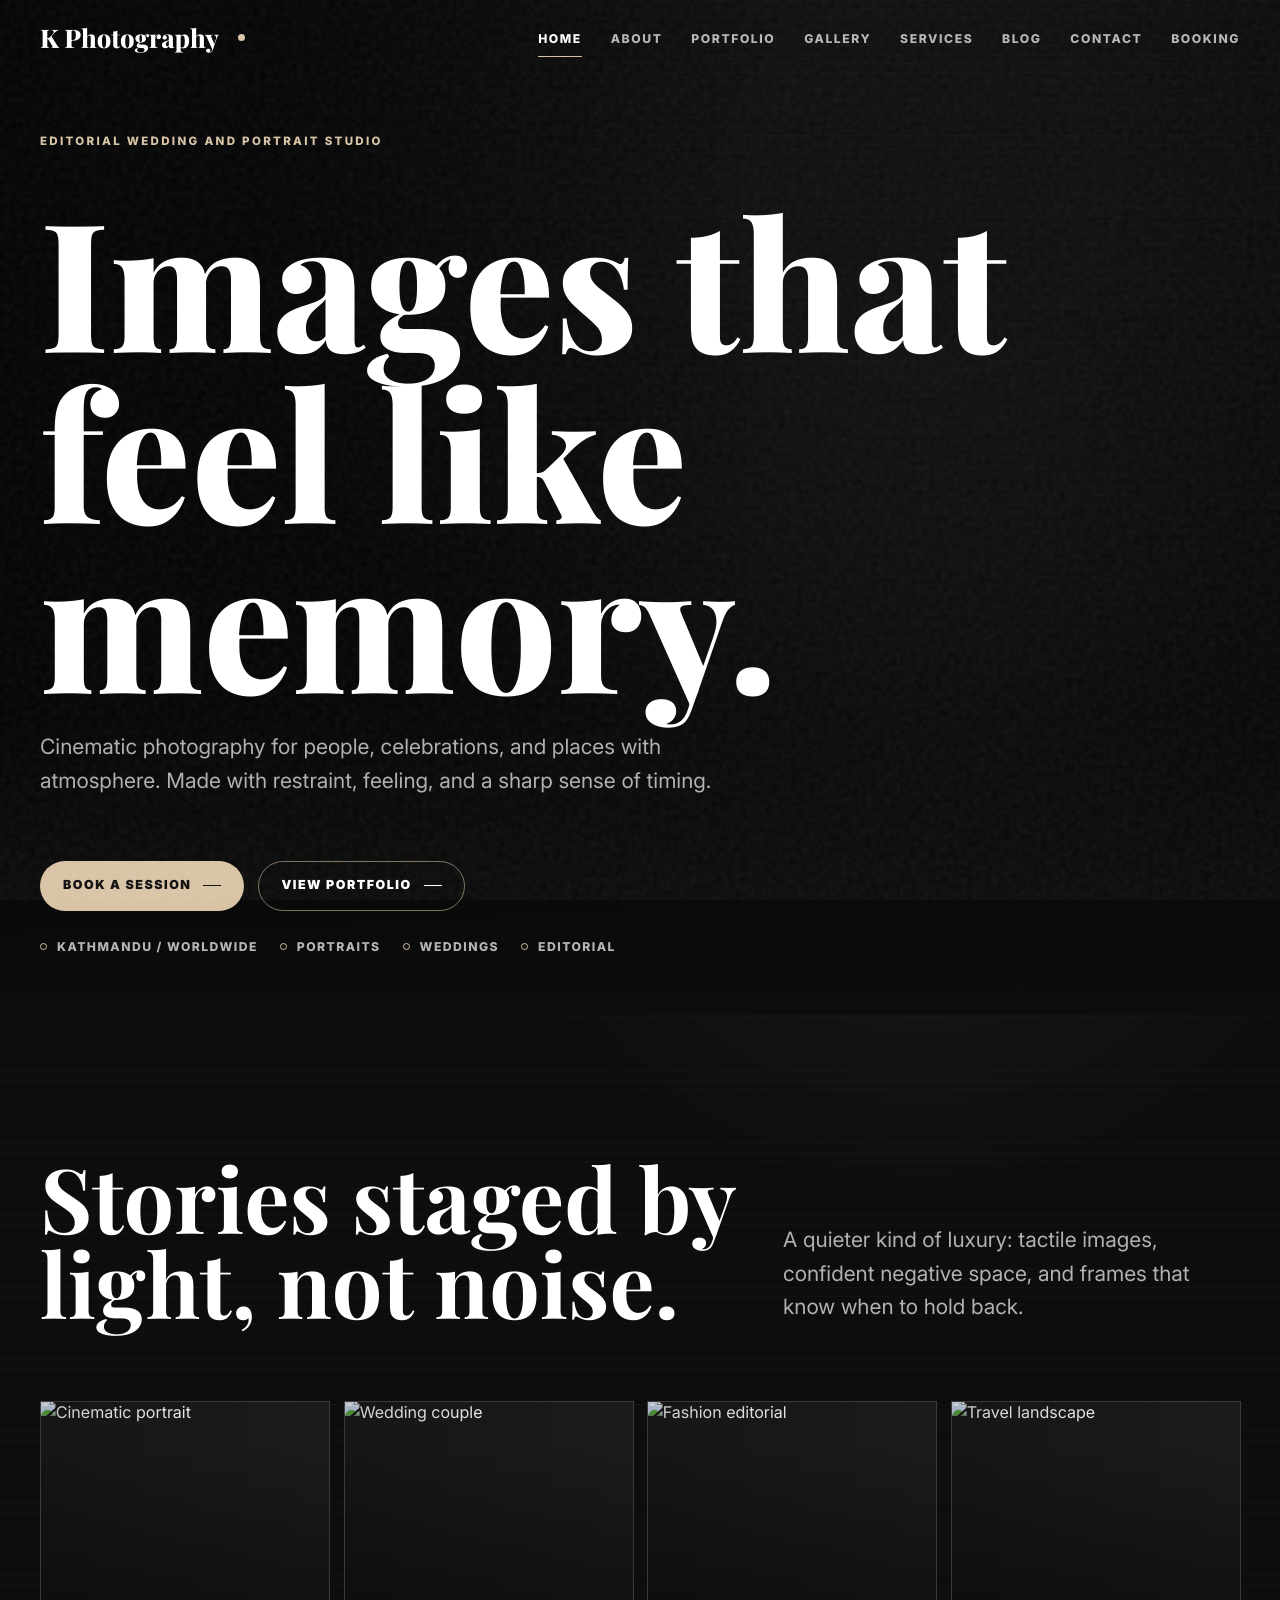
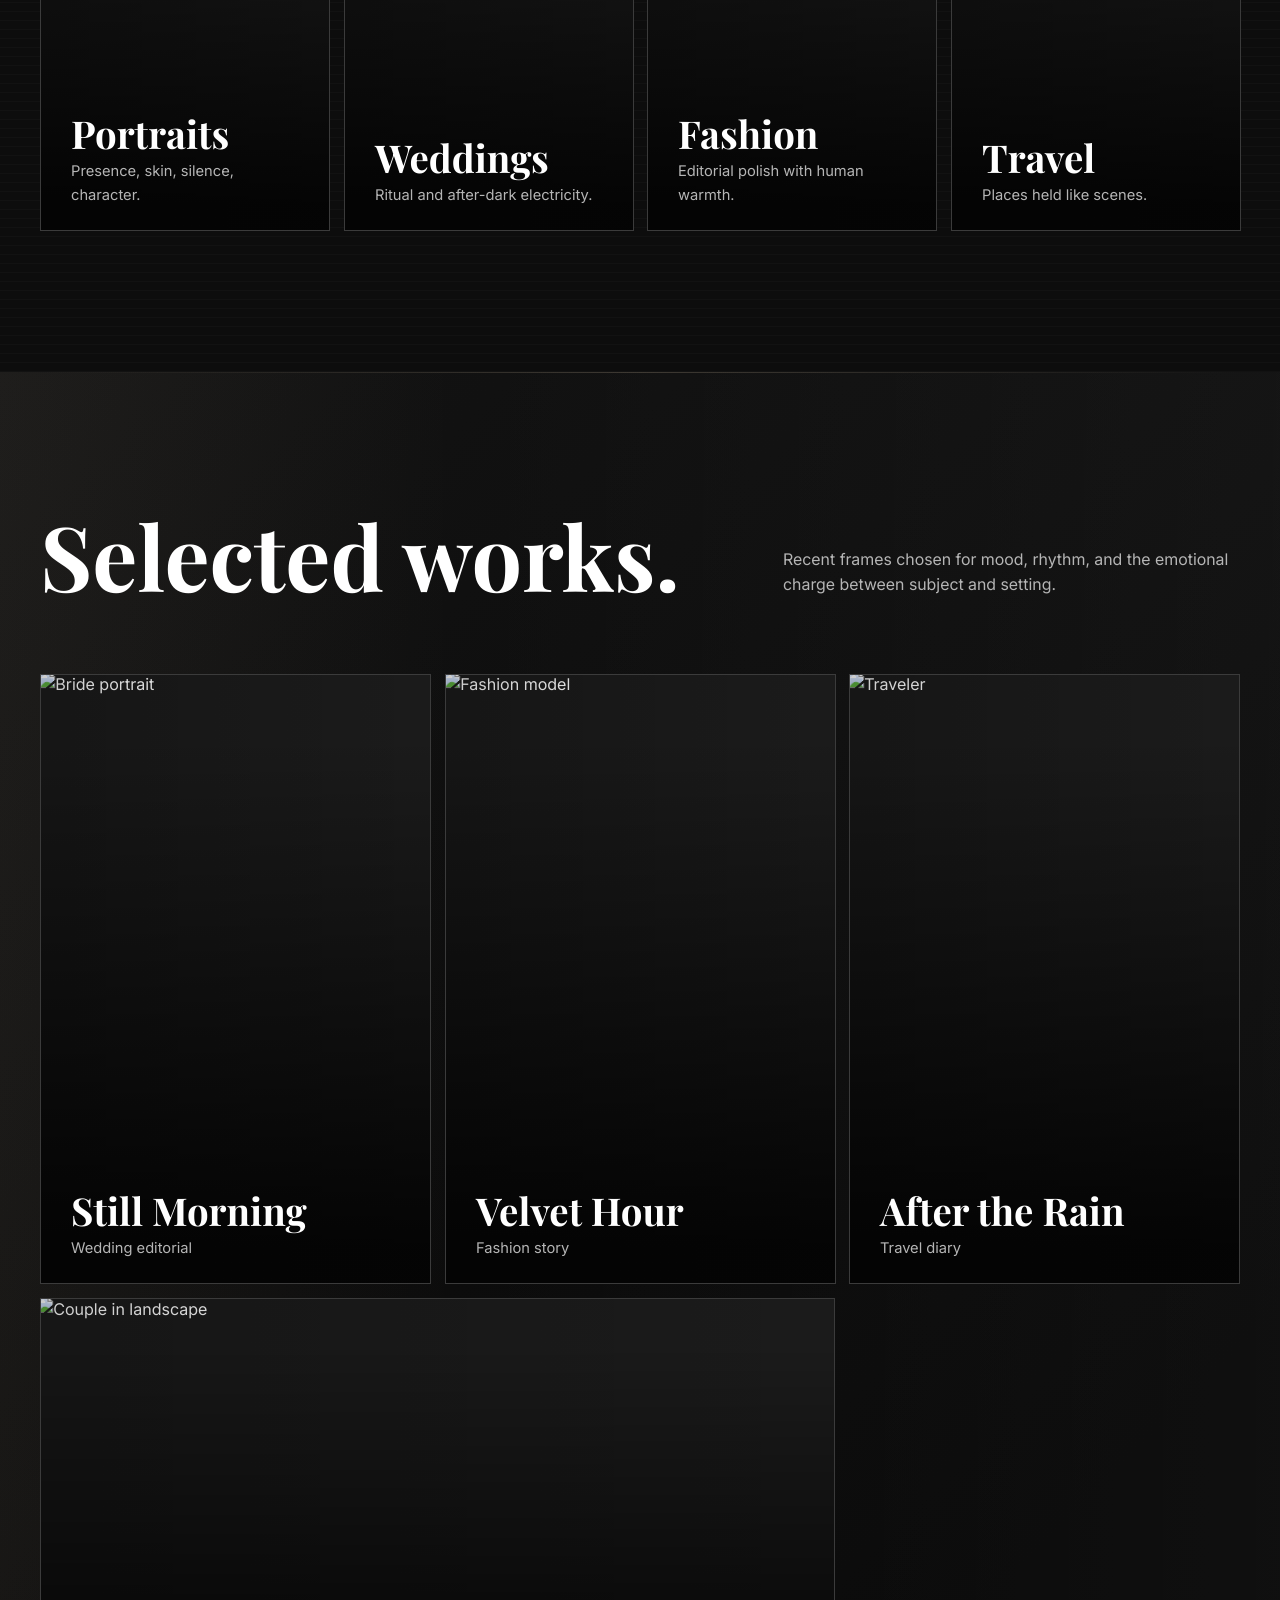
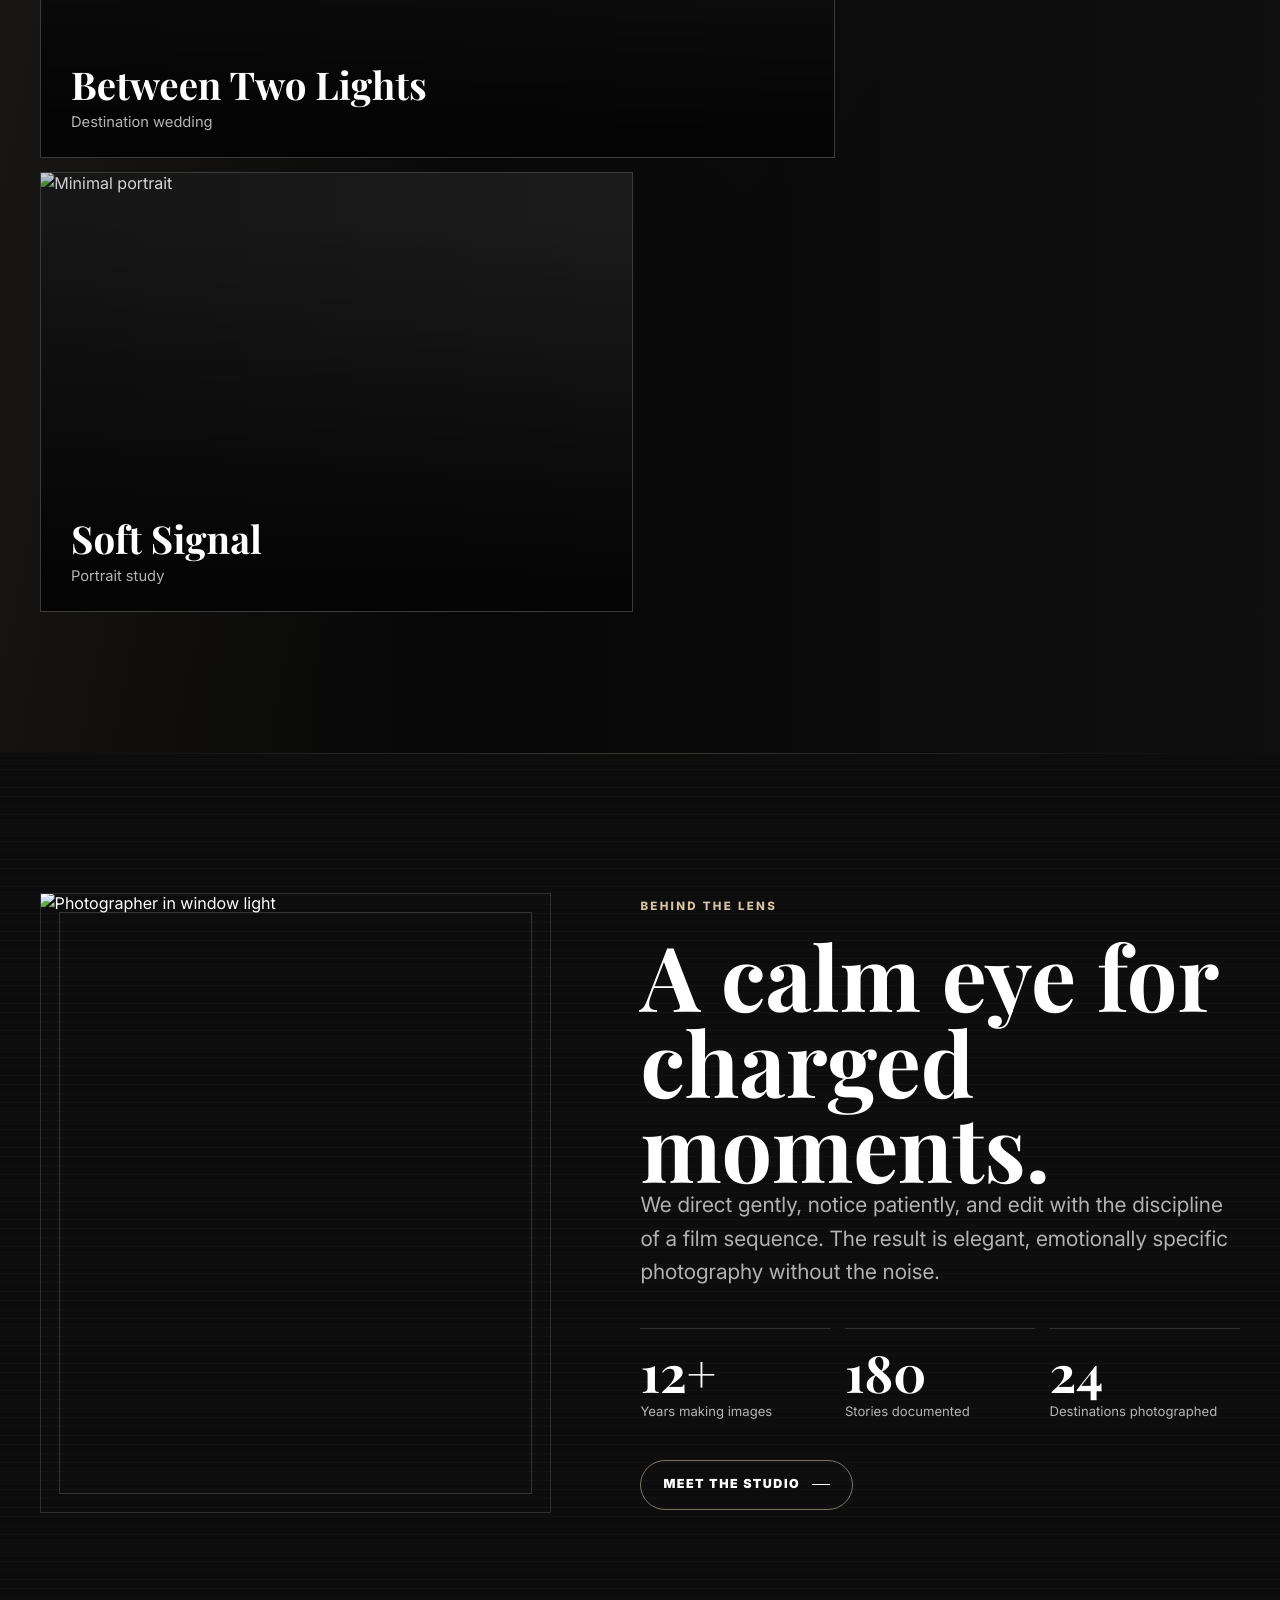
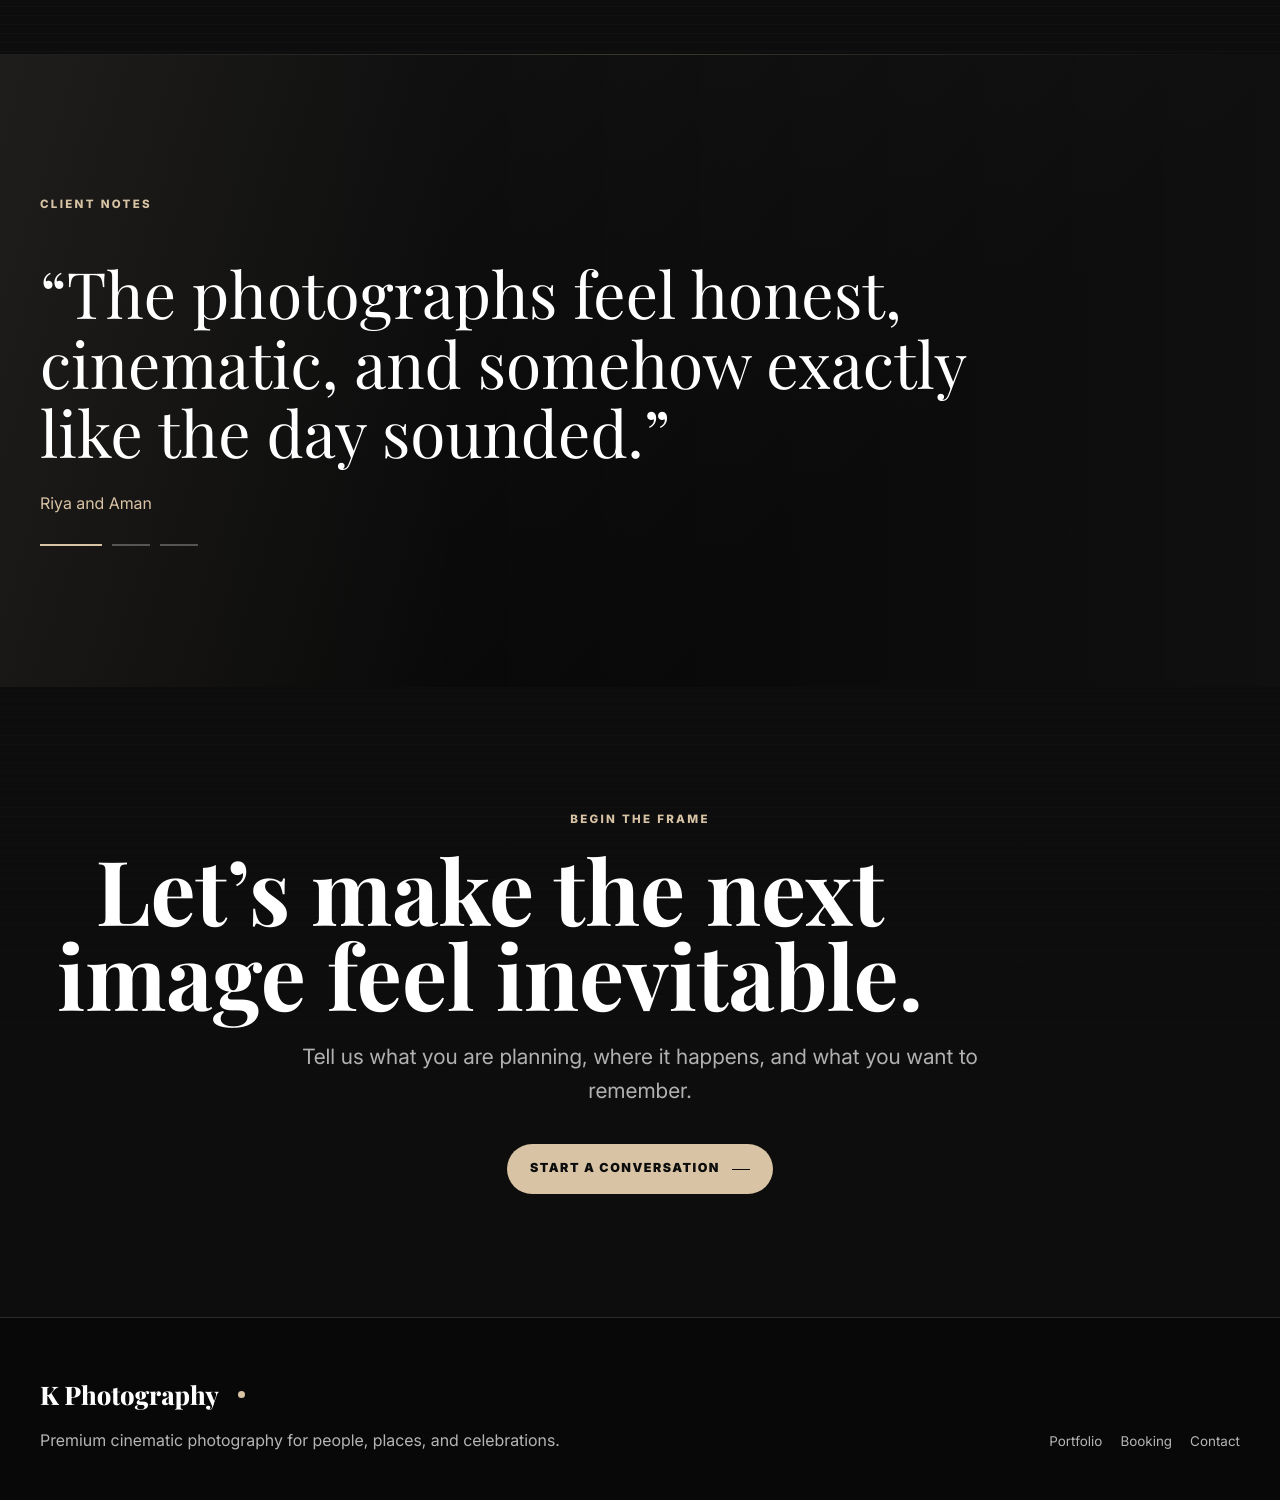
==== index.html @ 103c9af0 "added images of my own work that is relevent" ====
<!DOCTYPE html>
<html lang="en">
  <head>
    <meta charset="UTF-8" />
    <meta name="viewport" content="width=device-width, initial-scale=1.0" />
    <title>K Photography | Cinematic Portfolio</title>
    <link rel="stylesheet" href="css/style.css" />
  </head>
  <body>
    <header class="site-header">
      <nav class="nav-wrap" aria-label="Primary navigation">
        <a class="brand" href="index.html">K Photography</a>
        <button class="menu-toggle" type="button" aria-label="Open menu" aria-expanded="false"><span></span></button>
        <div class="nav-links">
          <a class="active" href="index.html">Home</a><a href="about.html">About</a><a href="portfolio.html">Portfolio</a><a href="gallery.html">Gallery</a><a href="services.html">Services</a><a href="blog.html">Blog</a><a href="contact.html">Contact</a><a href="booking.html">Booking</a>
        </div>
      </nav>
    </header>
    <main>
      <section class="hero" style="--hero-image:url('./images/velvet-hour.jpg')">
        <div class="shell hero-copy reveal">
          <p class="eyebrow">Editorial wedding and portrait studio</p>
          <h1>Images that feel like memory.</h1>
          <p class="lead">Cinematic photography for people, celebrations, and places with atmosphere. Made with restraint, feeling, and a sharp sense of timing.</p>
          <div class="button-row"><a class="button" href="booking.html">Book a Session</a><a class="button ghost" href="portfolio.html">View Portfolio</a></div>
          <div class="hero-meta"><span>Kathmandu / Worldwide</span><span>Portraits</span><span>Weddings</span><span>Editorial</span></div>
        </div>
      </section>
      <section class="section">
        <div class="shell">
          <div class="section-heading reveal"><h2>Stories staged by light, not noise.</h2><p class="lead">A quieter kind of luxury: tactile images, confident negative space, and frames that know when to hold back.</p></div>
          <div class="category-grid">
            <a class="category-card reveal" href="portfolio.html"><img src="./images/portraits.jpg" alt="Cinematic portrait" /><div class="card-caption"><h3>Portraits</h3><p>Presence, skin, silence, character.</p></div></a>
            <a class="category-card reveal" href="portfolio.html"><img src="./images/wedding.jpg" alt="Wedding couple" /><div class="card-caption"><h3>Weddings</h3><p>Ritual and after-dark electricity.</p></div></a>
            <a class="category-card reveal" href="portfolio.html"><img src="./images/fashion.jpg" alt="Fashion editorial" /><div class="card-caption"><h3>Fashion</h3><p>Editorial polish with human warmth.</p></div></a>
            <a class="category-card reveal" href="portfolio.html"><img src="./images/travel.jpg" alt="Travel landscape" /><div class="card-caption"><h3>Travel</h3><p>Places held like scenes.</p></div></a>
          </div>
        </div>
      </section>
      <section class="section texture-band">
        <div class="shell">
          <div class="section-heading reveal"><h2>Selected works.</h2><p>Recent frames chosen for mood, rhythm, and the emotional charge between subject and setting.</p></div>
          <div class="works-grid">
            <article class="work-card tall reveal"><img src="./images/still-morning.jpg" alt="Bride portrait" /><div class="card-caption"><h3>Still Morning</h3><p>Wedding editorial</p></div></article>
            <article class="work-card tall reveal"><img src="./images/velvet-hour.jpg" alt="Fashion model" /><div class="card-caption"><h3>Velvet Hour</h3><p>Fashion story</p></div></article>
            <article class="work-card tall reveal"><img src="./images/travel.jpg" alt="Traveler" /><div class="card-caption"><h3>After the Rain</h3><p>Travel diary</p></div></article>
            <article class="work-card wide reveal"><img src="./images/between-two-lights.jpg" alt="Couple in landscape" /><div class="card-caption"><h3>Between Two Lights</h3><p>Destination wedding</p></div></article>
            <article class="work-card reveal"><img src="./images/portrait-study.jpg" alt="Minimal portrait" /><div class="card-caption"><h3>Soft Signal</h3><p>Portrait study</p></div></article>
          </div>
        </div>
      </section>
      <section class="section">
        <div class="shell split">
          <div class="about-frame reveal"><img src="./images/krishna.JPG" alt="Photographer in window light" /></div>
          <div class="reveal"><p class="eyebrow">Behind the lens</p><h2>A calm eye for charged moments.</h2><p class="lead">We direct gently, notice patiently, and edit with the discipline of a film sequence. The result is elegant, emotionally specific photography without the noise.</p><div class="stats"><div class="stat"><strong>12+</strong><span>Years making images</span></div><div class="stat"><strong>180</strong><span>Stories documented</span></div><div class="stat"><strong>24</strong><span>Destinations photographed</span></div></div><div class="button-row"><a class="button ghost" href="about.html">Meet the Studio</a></div></div>
        </div>
      </section>
      <section class="section texture-band">
        <div class="shell testimonial-wrap reveal">
          <p class="eyebrow">Client notes</p>
          <div class="testimonial active"><p class="quote">“The photographs feel honest, cinematic, and somehow exactly like the day sounded.”</p><cite>Riya and Aman</cite></div>
          <div class="testimonial"><p class="quote">“Our campaign suddenly had restraint, atmosphere, and a very expensive kind of silence.”</p><cite>Mira Studio</cite></div>
          <div class="testimonial"><p class="quote">“Nothing felt staged, yet every frame looked composed with impossible care.”</p><cite>Elena</cite></div>
          <div class="slider-dots"><button class="active" type="button" aria-label="Show testimonial 1"></button><button type="button" aria-label="Show testimonial 2"></button><button type="button" aria-label="Show testimonial 3"></button></div>
        </div>
      </section>
      <section class="cta-panel"><div class="shell reveal"><p class="eyebrow">Begin the frame</p><h2>Let’s make the next image feel inevitable.</h2><p class="lead">Tell us what you are planning, where it happens, and what you want to remember.</p><div class="button-row" style="justify-content:center"><a class="button" href="contact.html">Start a Conversation</a></div></div></section>
    </main>
    <footer class="site-footer"><div class="shell footer-grid"><div><a class="brand" href="index.html">K Photography</a><p>Premium cinematic photography for people, places, and celebrations.</p></div><div class="footer-links"><a href="portfolio.html">Portfolio</a><a href="booking.html">Booking</a><a href="contact.html">Contact</a></div></div></footer>
    <script src="js/script.js"></script>
  </body>
</html>
---- css/style.css ----
@import url("https://fonts.googleapis.com/css2?family=Inter:wght@400;500;600;700;800&family=Playfair+Display:wght@600;700;800&display=swap");

:root {
  --ink: #0d0d0d;
  --charcoal: #1b1b1b;
  --paper: #ffffff;
  --beige: #d8c3a5;
  --muted: #b5b5b5;
  --dim: rgba(255, 255, 255, 0.68);
  --line: rgba(255, 255, 255, 0.14);
  --soft-line: rgba(216, 195, 165, 0.22);
  --max: 1200px;
  --ease: 320ms cubic-bezier(0.2, 0.75, 0.2, 1);
  --slow: 850ms cubic-bezier(0.16, 1, 0.3, 1);
}

* { box-sizing: border-box; }

html {
  scroll-behavior: smooth;
  background: var(--ink);
}

body {
  margin: 0;
  min-height: 100vh;
  background:
    linear-gradient(rgba(255,255,255,0.018) 1px, transparent 1px) 0 0 / 100% 9px,
    radial-gradient(circle at 72% 12%, rgba(216, 195, 165, 0.08), transparent 28rem),
    var(--ink);
  color: var(--paper);
  font-family: "Inter", sans-serif;
  line-height: 1.6;
  text-rendering: geometricPrecision;
}

body.menu-open { overflow: hidden; }

body.is-loading {
  overflow: hidden;
}

body::before {
  content: "";
  position: fixed;
  inset: 0;
  z-index: 100;
  pointer-events: none;
  opacity: 0.13;
  background-image: url("data:image/svg+xml,%3Csvg viewBox='0 0 180 180' xmlns='http://www.w3.org/2000/svg'%3E%3Cfilter id='n'%3E%3CfeTurbulence type='fractalNoise' baseFrequency='.8' numOctaves='2' stitchTiles='stitch'/%3E%3C/filter%3E%3Crect width='180' height='180' filter='url(%23n)' opacity='.55'/%3E%3C/svg%3E");
  mix-blend-mode: screen;
}

.page-loader {
  position: fixed;
  inset: 0;
  z-index: 200;
  display: grid;
  place-items: center;
  background: var(--ink);
  transform-origin: top;
  transition: opacity 520ms ease, transform 820ms cubic-bezier(0.76, 0, 0.24, 1);
}

.page-loader::before {
  content: "";
  position: absolute;
  inset: 0;
  background:
    linear-gradient(90deg, transparent, rgba(216, 195, 165, 0.1), transparent),
    radial-gradient(circle at 50% 50%, rgba(216, 195, 165, 0.14), transparent 28rem);
}

.page-loader span {
  position: relative;
  color: var(--beige);
  font-family: "Playfair Display", serif;
  font-size: clamp(1.9rem, 5vw, 4.8rem);
  letter-spacing: 0;
  animation: loaderPulse 1.2s ease-in-out infinite alternate;
}

.page-ready .page-loader {
  opacity: 0;
  transform: scaleY(0);
  pointer-events: none;
}

.scroll-progress {
  position: fixed;
  top: 0;
  left: 0;
  z-index: 130;
  width: 100%;
  height: 2px;
  background: linear-gradient(90deg, var(--beige), rgba(255, 255, 255, 0.86));
  transform: scaleX(0);
  transform-origin: left;
  pointer-events: none;
}

.cursor-glow {
  position: fixed;
  left: 0;
  top: 0;
  z-index: 2;
  width: 280px;
  height: 280px;
  border-radius: 50%;
  background: radial-gradient(circle, rgba(216, 195, 165, 0.14), transparent 66%);
  opacity: 0;
  pointer-events: none;
  transform: translate3d(-50%, -50%, 0);
  transition: opacity 300ms ease;
  mix-blend-mode: screen;
}

body.cursor-active .cursor-glow {
  opacity: 1;
}

@keyframes loaderPulse {
  from {
    opacity: 0.58;
    transform: translateY(6px);
  }
  to {
    opacity: 1;
    transform: translateY(0);
  }
}

img {
  display: block;
  width: 100%;
}

a {
  color: inherit;
  text-decoration: none;
}

button, input, select, textarea { font: inherit; }

::selection {
  background: var(--beige);
  color: var(--ink);
}

.site-header {
  position: fixed;
  inset: 0 0 auto;
  z-index: 80;
  border-bottom: 1px solid transparent;
  transition: background var(--ease), border-color var(--ease), transform var(--ease);
}

.site-header.scrolled {
  background: rgba(13, 13, 13, 0.82);
  border-color: var(--line);
  backdrop-filter: blur(22px);
}

.nav-wrap {
  width: min(var(--max), calc(100% - 34px));
  min-height: 78px;
  margin: 0 auto;
  display: flex;
  align-items: center;
  justify-content: space-between;
  gap: 28px;
}

.brand {
  position: relative;
  z-index: 200;
  min-height: 64px;
  display: inline-flex;
  align-items: center;
  gap: 10px;
  font-family: "Playfair Display", serif;
  font-size: clamp(1.28rem, 2vw, 1.7rem);
  font-weight: 800;
  line-height: 1;
  transition: opacity var(--ease), transform var(--ease);
}

.brand::after {
  content: "";
  display: inline-block;
  width: 7px;
  height: 7px;
  margin-left: 9px;
  border-radius: 50%;
  background: var(--beige);
  transform: translateY(-2px);
}

.brand:hover {
  transform: translateY(-1px);
}

.brand.has-logo::after {
  display: none;
}

.brand-logo {
  width: auto;
  max-width: clamp(180px, 24vw, 320px);
  max-height: 72px;
  object-fit: contain;
}

.site-header .brand-logo {
  max-height: 64px;
}

.site-footer .brand-logo {
  max-height: 82px;
}

.nav-links {
  display: flex;
  align-items: center;
  gap: clamp(16px, 2.25vw, 32px);
  color: var(--muted);
  font-size: 0.76rem;
  font-weight: 800;
  letter-spacing: 0.13em;
  text-transform: uppercase;
}

.nav-links a {
  position: relative;
  transition: color var(--ease), transform var(--ease);
}

.nav-links a::after {
  content: "";
  position: absolute;
  left: 0;
  bottom: -8px;
  width: 100%;
  height: 1px;
  background: var(--beige);
  transform: scaleX(0);
  transform-origin: right;
  transition: transform var(--ease);
}

.nav-links a:hover,
.nav-links a.active {
  color: var(--paper);
}

.nav-links a:hover {
  transform: translateY(-2px);
}

.nav-links a:hover::after,
.nav-links a.active::after {
  transform: scaleX(1);
  transform-origin: left;
}

.menu-toggle {
  position: relative;
  z-index: 200;
  width: 48px;
  height: 48px;
  display: none;
  place-items: center;
  border: 1px solid var(--line);
  border-radius: 50%;
  background: rgba(255,255,255,0.04);
  color: var(--paper);
  cursor: pointer;
}

.menu-toggle span,
.menu-toggle span::before,
.menu-toggle span::after {
  display: block;
  width: 18px;
  height: 1px;
  background: currentColor;
  transition: transform var(--ease), opacity var(--ease), background var(--ease);
}

.menu-toggle span::before,
.menu-toggle span::after {
  content: "";
  position: absolute;
}

.menu-toggle span::before { transform: translateY(-6px); }
.menu-toggle span::after { transform: translateY(6px); }
body.menu-open .menu-toggle span { background: transparent; }
body.menu-open .menu-toggle span::before { transform: rotate(45deg); }
body.menu-open .menu-toggle span::after { transform: rotate(-45deg); }

main { overflow: hidden; }

.shell {
  width: min(var(--max), calc(100% - 34px));
  margin: 0 auto;
}

.section {
  position: relative;
  padding: clamp(82px, 11vw, 154px) 0;
}

.section + .section::before {
  content: "";
  position: absolute;
  top: 0;
  left: 50%;
  width: min(var(--max), calc(100% - 34px));
  height: 1px;
  background: linear-gradient(90deg, transparent, var(--soft-line), transparent);
  transform: translateX(-50%);
}

.split {
  display: grid;
  grid-template-columns: minmax(0, 0.92fr) minmax(0, 1.08fr);
  gap: clamp(34px, 7vw, 96px);
  align-items: center;
}

.eyebrow {
  color: var(--beige);
  font-size: 0.72rem;
  font-weight: 800;
  letter-spacing: 0.2em;
  margin: 0 0 18px;
  text-transform: uppercase;
}

h1, h2, h3 {
  font-family: "Playfair Display", serif;
  line-height: 0.95;
  letter-spacing: 0;
  margin: 0;
}

h1 {
  max-width: 1100px;
  font-size: clamp(4.25rem, 14vw, 11.4rem);
  font-weight: 800;
}

h2 {
  max-width: 900px;
  font-size: clamp(2.65rem, 7vw, 6.4rem);
}

h3 {
  font-size: clamp(1.45rem, 3vw, 2.45rem);
}

p {
  color: var(--muted);
  margin: 0;
}

.lead {
  max-width: 700px;
  color: var(--dim);
  font-size: clamp(1.03rem, 1.8vw, 1.32rem);
}

.button-row {
  display: flex;
  flex-wrap: wrap;
  gap: 14px;
  margin-top: 36px;
}

.button {
  min-height: 50px;
  display: inline-flex;
  align-items: center;
  justify-content: center;
  gap: 12px;
  border: 1px solid rgba(216, 195, 165, 0.56);
  border-radius: 999px;
  padding: 14px 22px;
  background: var(--beige);
  color: var(--ink);
  font-size: 0.78rem;
  font-weight: 900;
  letter-spacing: 0.12em;
  overflow: hidden;
  position: relative;
  text-transform: uppercase;
  transition: transform var(--ease), border-color var(--ease), color var(--ease), background var(--ease);
}

.button::after {
  content: "";
  width: 18px;
  height: 1px;
  background: currentColor;
  transition: transform var(--ease);
}

.button:hover {
  transform: translateY(-4px);
}

.button:hover::after {
  transform: translateX(5px);
}

.button.ghost {
  background: transparent;
  color: var(--paper);
}

.button.ghost:hover {
  background: var(--paper);
  border-color: var(--paper);
  color: var(--ink);
}

.hero {
  min-height: 100svh;
  position: relative;
  display: grid;
  align-items: end;
  padding: 132px 0 58px;
  isolation: isolate;
  background:
    linear-gradient(180deg, rgba(13, 13, 13, 0.18), rgba(13, 13, 13, 0.96)),
    var(--hero-image) center / cover fixed;
}

.hero::before {
  content: "";
  position: absolute;
  inset: 0;
  z-index: -1;
  background:
    radial-gradient(circle at 72% 18%, transparent 0 14%, rgba(0,0,0,0.62) 54%),
    linear-gradient(90deg, rgba(0,0,0,0.55), transparent 62%);
}

.hero::after {
  content: "";
  position: absolute;
  inset: auto 0 0;
  z-index: -1;
  height: 34vh;
  background: linear-gradient(180deg, transparent, var(--ink));
}

.page-hero { min-height: 76svh; }

.hero-copy {
  display: grid;
  gap: 26px;
}

.hero h1 {
  text-wrap: balance;
}

.hero-meta {
  display: flex;
  flex-wrap: wrap;
  gap: 10px 22px;
  color: var(--muted);
  font-size: 0.76rem;
  font-weight: 800;
  letter-spacing: 0.12em;
  text-transform: uppercase;
}

.hero-meta span {
  display: inline-flex;
  align-items: center;
  gap: 10px;
}

.hero-meta span::before {
  content: "";
  width: 5px;
  height: 5px;
  border-radius: 50%;
  border: 1px solid var(--beige);
}

.section-heading {
  display: grid;
  grid-template-columns: minmax(0, 0.9fr) minmax(260px, 0.58fr);
  gap: 34px;
  align-items: end;
  margin-bottom: clamp(38px, 6vw, 76px);
}

.category-grid {
  display: grid;
  grid-template-columns: repeat(4, 1fr);
  gap: 14px;
}

.category-card,
.work-card,
.gallery-card,
.journal-card,
.service-card {
  position: relative;
  border: 1px solid var(--line);
  background: var(--charcoal);
  overflow: hidden;
  transform-style: preserve-3d;
  will-change: transform;
}

.category-card,
.work-card,
.gallery-card,
.journal-card {
  display: flex;
  align-items: end;
  padding: clamp(20px, 2.8vw, 30px);
  min-height: 430px;
}

.category-card img,
.work-card img,
.gallery-card img,
.journal-card img,
.about-frame img {
  position: absolute;
  inset: 0;
  height: 100%;
  object-fit: cover;
  filter: saturate(0.9) contrast(1.06);
  transform: scale(1.01);
  transition: transform 950ms cubic-bezier(0.16, 1, 0.3, 1), filter 950ms ease;
}

.category-card::before,
.work-card::before,
.gallery-card::before,
.journal-card::before {
  content: "";
  position: absolute;
  inset: 0;
  z-index: 1;
  opacity: 0;
  background: linear-gradient(135deg, rgba(216,195,165,0.18), transparent 45%);
  transition: opacity var(--ease);
}

.category-card::after,
.work-card::after,
.gallery-card::after,
.journal-card::after {
  content: "";
  position: absolute;
  inset: 0;
  background:
    linear-gradient(180deg, transparent 10%, rgba(0,0,0,0.84) 94%),
    linear-gradient(90deg, rgba(0,0,0,0.2), transparent);
}

.category-card:hover img,
.work-card:hover img,
.gallery-card:hover img,
.journal-card:hover img {
  transform: scale(1.075);
  filter: saturate(1.02) contrast(1.1);
}

.category-card:hover::before,
.work-card:hover::before,
.gallery-card:hover::before,
.journal-card:hover::before {
  opacity: 1;
}

.card-caption {
  position: relative;
  z-index: 2;
  transform: translateY(8px);
  transition: transform var(--ease);
  will-change: transform;
}

.category-card:hover .card-caption,
.work-card:hover .card-caption,
.gallery-card:hover .card-caption,
.journal-card:hover .card-caption {
  transform: translateY(0);
}

.card-caption p {
  max-width: 430px;
  margin-top: 9px;
  font-size: 0.92rem;
}

.works-grid {
  display: grid;
  grid-template-columns: repeat(12, 1fr);
  gap: 14px;
}

.work-card { grid-column: span 6; min-height: 440px; }
.work-card.tall { grid-column: span 4; min-height: 610px; }
.work-card.wide { grid-column: span 8; min-height: 460px; }

.texture-band {
  background:
    linear-gradient(90deg, rgba(216,195,165,0.055), transparent 36%, rgba(255,255,255,0.035)),
    linear-gradient(135deg, #141414, #070707 68%);
}

.about-frame {
  min-height: 620px;
  position: relative;
  border: 1px solid var(--line);
  overflow: hidden;
}

.about-frame::after {
  content: "";
  position: absolute;
  inset: 18px;
  border: 1px solid rgba(255,255,255,0.16);
}

.stats {
  display: grid;
  grid-template-columns: repeat(3, 1fr);
  gap: 14px;
  margin-top: 38px;
}

.stat {
  border-top: 1px solid var(--line);
  padding-top: 18px;
}

.stat strong {
  display: block;
  color: var(--paper);
  font-family: "Playfair Display", serif;
  font-size: clamp(2rem, 4vw, 3.7rem);
  line-height: 1;
}

.stat span {
  color: var(--muted);
  font-size: 0.82rem;
}

.testimonial-wrap { display: grid; gap: 28px; }
.testimonial { display: none; max-width: 980px; }
.testimonial.active { display: block; animation: quoteIn 700ms ease both; }

@keyframes quoteIn {
  from { opacity: 0; transform: translateY(18px); }
  to { opacity: 1; transform: translateY(0); }
}

.quote {
  color: var(--paper);
  font-family: "Playfair Display", serif;
  font-size: clamp(2rem, 5vw, 4.8rem);
  line-height: 1.08;
}

.testimonial cite {
  display: block;
  color: var(--beige);
  font-style: normal;
  margin-top: 24px;
}

.slider-dots { display: flex; gap: 10px; }

.slider-dots button {
  width: 38px;
  height: 2px;
  border: 0;
  background: rgba(255,255,255,0.28);
  cursor: pointer;
  transition: width var(--ease), background var(--ease);
}

.slider-dots button.active {
  width: 62px;
  background: var(--beige);
}

.cta-panel {
  min-height: 70svh;
  display: grid;
  place-items: center;
  text-align: center;
  background:
    linear-gradient(rgba(13,13,13,0.42), rgba(13,13,13,0.86)),
    url("../images/cta-background.jpg") center / cover fixed;
}

.cta-panel .lead { margin: 24px auto 0; }

.filters {
  display: flex;
  flex-wrap: wrap;
  gap: 12px;
  margin-bottom: 36px;
}

.filter-button {
  border: 1px solid var(--line);
  border-radius: 999px;
  background: rgba(255,255,255,0.03);
  color: var(--muted);
  cursor: pointer;
  padding: 11px 18px;
  transition: transform var(--ease), border-color var(--ease), color var(--ease), background var(--ease);
}

.filter-button.active,
.filter-button:hover {
  border-color: var(--beige);
  background: rgba(216,195,165,0.11);
  color: var(--paper);
  transform: translateY(-2px);
}

.editorial-grid {
  display: grid;
  grid-template-columns: repeat(12, 1fr);
  grid-auto-flow: dense;
  gap: 14px;
}

.gallery-card { grid-column: span 4; min-height: 430px; }
.gallery-card.large { grid-column: span 7; min-height: 620px; }
.gallery-card.medium { grid-column: span 5; min-height: 500px; }
.gallery-card.hide { display: none; }

.service-list {
  display: grid;
  grid-template-columns: repeat(3, 1fr);
  gap: 14px;
}

.service-card {
  min-height: 390px;
  padding: clamp(24px, 4vw, 40px);
  display: flex;
  flex-direction: column;
  justify-content: space-between;
  transition: transform var(--ease), border-color var(--ease), background var(--ease);
}

.service-card:hover {
  transform: translateY(-7px);
  border-color: rgba(216,195,165,0.55);
  background: #202020;
}

.service-card ul {
  display: grid;
  gap: 10px;
  padding: 0;
  margin: 26px 0 0;
  color: var(--muted);
  list-style: none;
}

.service-card li::before {
  content: "/";
  color: var(--beige);
  margin-right: 8px;
}

.journal-grid {
  display: grid;
  grid-template-columns: repeat(3, 1fr);
  gap: 14px;
}

.journal-card { min-height: 520px; }

.journal-card time {
  display: block;
  color: var(--beige);
  font-size: 0.76rem;
  font-weight: 800;
  letter-spacing: 0.14em;
  margin-bottom: 10px;
  text-transform: uppercase;
}

.form-grid {
  display: grid;
  grid-template-columns: 0.86fr 1.14fr;
  gap: clamp(30px, 6vw, 82px);
  align-items: start;
}

.form-panel {
  border: 1px solid var(--line);
  background: linear-gradient(145deg, rgba(255,255,255,0.06), rgba(255,255,255,0.025));
  padding: clamp(22px, 4vw, 44px);
  box-shadow: 0 30px 70px rgba(0,0,0,0.22);
}

.field-group {
  display: grid;
  gap: 8px;
  margin-bottom: 18px;
}

label {
  color: var(--paper);
  font-size: 0.76rem;
  font-weight: 800;
  letter-spacing: 0.12em;
  text-transform: uppercase;
}

input, select, textarea {
  width: 100%;
  min-height: 54px;
  border: 1px solid var(--line);
  border-radius: 0;
  background: rgba(0,0,0,0.26);
  color: var(--paper);
  padding: 14px 15px;
  outline: none;
  transition: border-color var(--ease), background var(--ease), transform var(--ease);
}

textarea {
  min-height: 150px;
  resize: vertical;
}

input:focus, select:focus, textarea:focus {
  border-color: var(--beige);
  background: rgba(0,0,0,0.38);
}

input.has-error,
select.has-error,
textarea.has-error {
  border-color: rgba(244, 181, 181, 0.82);
  background: rgba(80, 20, 20, 0.18);
}

.field-error {
  min-height: 18px;
  color: #f4b5b5;
  font-size: 0.8rem;
}

.form-message {
  margin-top: 16px;
  color: var(--beige);
  font-weight: 800;
}

.toast-stack {
  position: fixed;
  right: clamp(14px, 3vw, 34px);
  bottom: clamp(14px, 3vw, 34px);
  z-index: 120;
  display: grid;
  gap: 12px;
  width: min(390px, calc(100vw - 28px));
  pointer-events: none;
}

.toast {
  position: relative;
  overflow: hidden;
  border: 1px solid rgba(216, 195, 165, 0.34);
  background:
    linear-gradient(135deg, rgba(216, 195, 165, 0.13), transparent 44%),
    rgba(11, 11, 11, 0.92);
  color: var(--paper);
  box-shadow: 0 26px 60px rgba(0, 0, 0, 0.38);
  backdrop-filter: blur(18px);
  padding: 18px 18px 18px 50px;
  transform: translateY(18px);
  opacity: 0;
  animation: toastIn 420ms cubic-bezier(0.16, 1, 0.3, 1) forwards;
}

.toast::before {
  content: "";
  position: absolute;
  left: 18px;
  top: 22px;
  width: 14px;
  height: 14px;
  border: 1px solid var(--beige);
  border-radius: 50%;
  box-shadow: inset 0 0 0 4px rgba(216, 195, 165, 0.18);
}

.toast strong {
  display: block;
  color: var(--paper);
  font-size: 0.9rem;
  letter-spacing: 0.04em;
  margin-bottom: 4px;
  text-transform: uppercase;
}

.toast span {
  display: block;
  color: var(--muted);
  font-size: 0.92rem;
}

.toast.error {
  border-color: rgba(244, 181, 181, 0.44);
}

.toast.error::before {
  border-color: #f4b5b5;
  box-shadow: inset 0 0 0 4px rgba(244, 181, 181, 0.14);
}

.toast.leaving {
  animation: toastOut 300ms ease forwards;
}

.motion-pop {
  animation: motionPop 540ms cubic-bezier(0.2, 1.35, 0.32, 1) both;
}

@keyframes toastIn {
  to {
    opacity: 1;
    transform: translateY(0);
  }
}

@keyframes motionPop {
  0% {
    opacity: 0;
    transform: translateY(14px) scale(0.97);
  }
  100% {
    opacity: 1;
    transform: translateY(0) scale(1);
  }
}

@keyframes toastOut {
  to {
    opacity: 0;
    transform: translateY(12px);
  }
}

.booking-layout {
  display: grid;
  grid-template-columns: 1fr 1fr;
  gap: 14px;
}

.session-options {
  display: grid;
  gap: 12px;
  margin-top: 30px;
}

.session-option { position: relative; }
.session-option input { position: absolute; opacity: 0; }

.session-option span {
  display: block;
  border: 1px solid var(--line);
  padding: 18px;
  color: var(--muted);
  cursor: pointer;
  transition: border-color var(--ease), background var(--ease), transform var(--ease), color var(--ease);
}

.session-option strong {
  display: block;
  color: var(--paper);
  margin-bottom: 4px;
}

.session-option input:checked + span {
  border-color: var(--beige);
  background: rgba(216,195,165,0.1);
  color: var(--paper);
  transform: translateX(5px);
}

.contact-notes {
  display: grid;
  gap: 18px;
  margin-top: 36px;
}

.note-line {
  border-top: 1px solid var(--line);
  padding-top: 18px;
}

.note-line strong {
  display: block;
  color: var(--paper);
}

.site-footer {
  border-top: 1px solid var(--line);
  background: #080808;
  padding: 46px 0;
}

.footer-grid {
  display: grid;
  grid-template-columns: 1fr auto;
  gap: 28px;
  align-items: end;
}

.footer-links {
  display: flex;
  flex-wrap: wrap;
  gap: 18px;
  color: var(--muted);
  font-size: 0.84rem;
}

.reveal {
  opacity: 0;
  transform: translateY(34px);
  filter: blur(8px);
  transition: opacity var(--slow), transform var(--slow), filter var(--slow);
}

.reveal.visible {
  opacity: 1;
  transform: translateY(0);
  filter: blur(0);
}

.stagger > * {
  transition-delay: calc(var(--i, 0) * 90ms);
}

.parallax-image {
  transform: translateY(var(--parallax, 0));
}

@media (max-width: 1040px) {
  .menu-toggle { display: grid; }

  .nav-links {
    position: fixed;
    inset: 0;
    display: grid;
    align-content: center;
    justify-items: start;
    gap: 0;
    padding: 92px max(24px, 8vw) 46px;
    background:
      linear-gradient(135deg, rgba(216,195,165,0.08), transparent 34%),
      rgba(9,9,9,0.96);
    backdrop-filter: blur(24px);
    transform: translateX(100%);
    transition: transform 520ms cubic-bezier(0.16, 1, 0.3, 1);
  }

  body.menu-open .nav-links { transform: translateX(0); }

  .nav-links a {
    width: 100%;
    border-bottom: 1px solid var(--line);
    padding: 16px 0;
    font-family: "Playfair Display", serif;
    font-size: clamp(2rem, 8vw, 4.8rem);
    font-weight: 700;
    letter-spacing: 0;
    line-height: 1;
    text-transform: none;
    opacity: 0;
    transform: translateX(26px);
    transition: opacity 420ms ease, transform 520ms cubic-bezier(0.16, 1, 0.3, 1), color var(--ease);
  }

  body.menu-open .nav-links a {
    opacity: 1;
    transform: translateX(0);
    transition-delay: calc(var(--link-index, 0) * 55ms + 120ms);
  }

  .nav-links a::after { display: none; }

  .section-heading,
  .split,
  .form-grid {
    grid-template-columns: 1fr;
  }

  .category-grid,
  .service-list,
  .journal-grid {
    grid-template-columns: repeat(2, 1fr);
  }

  .works-grid,
  .editorial-grid {
    grid-template-columns: repeat(2, 1fr);
  }

  .work-card,
  .work-card.tall,
  .work-card.wide,
  .gallery-card,
  .gallery-card.large,
  .gallery-card.medium {
    grid-column: span 1;
  }

  .hero,
  .cta-panel {
    background-attachment: scroll;
  }
}

@media (max-width: 700px) {
  .nav-wrap,
  .shell { width: min(100% - 24px, var(--max)); }

  .nav-wrap { min-height: 70px; }

  .hero {
    min-height: 94svh;
    padding: 112px 0 38px;
  }

  .page-hero { min-height: 72svh; }

  h1 { font-size: clamp(3.25rem, 18vw, 5.4rem); }
  h2 { font-size: clamp(2.15rem, 12vw, 3.8rem); }

  .hero-meta,
  .category-grid,
  .service-list,
  .journal-grid,
  .works-grid,
  .editorial-grid,
  .booking-layout,
  .stats,
  .footer-grid {
    grid-template-columns: 1fr;
  }

  .hero-meta {
    display: grid;
    gap: 8px;
  }

  .category-card,
  .work-card,
  .work-card.tall,
  .work-card.wide,
  .gallery-card,
  .gallery-card.large,
  .gallery-card.medium,
  .journal-card {
    min-height: 390px;
  }

  .about-frame { min-height: 460px; }

  .button {
    width: 100%;
    min-height: 54px;
  }

  .button-row { width: 100%; }

  .footer-grid { align-items: start; }
}

@media (hover: none), (pointer: coarse) {
  .cursor-glow {
    display: none;
  }
}

@media (prefers-reduced-motion: reduce) {
  html { scroll-behavior: auto; }
  .page-loader,
  .cursor-glow,
  .scroll-progress {
    display: none;
  }
  *, *::before, *::after {
    animation-duration: 0.01ms !important;
    animation-iteration-count: 1 !important;
    scroll-behavior: auto !important;
    transition-duration: 0.01ms !important;
  }
}
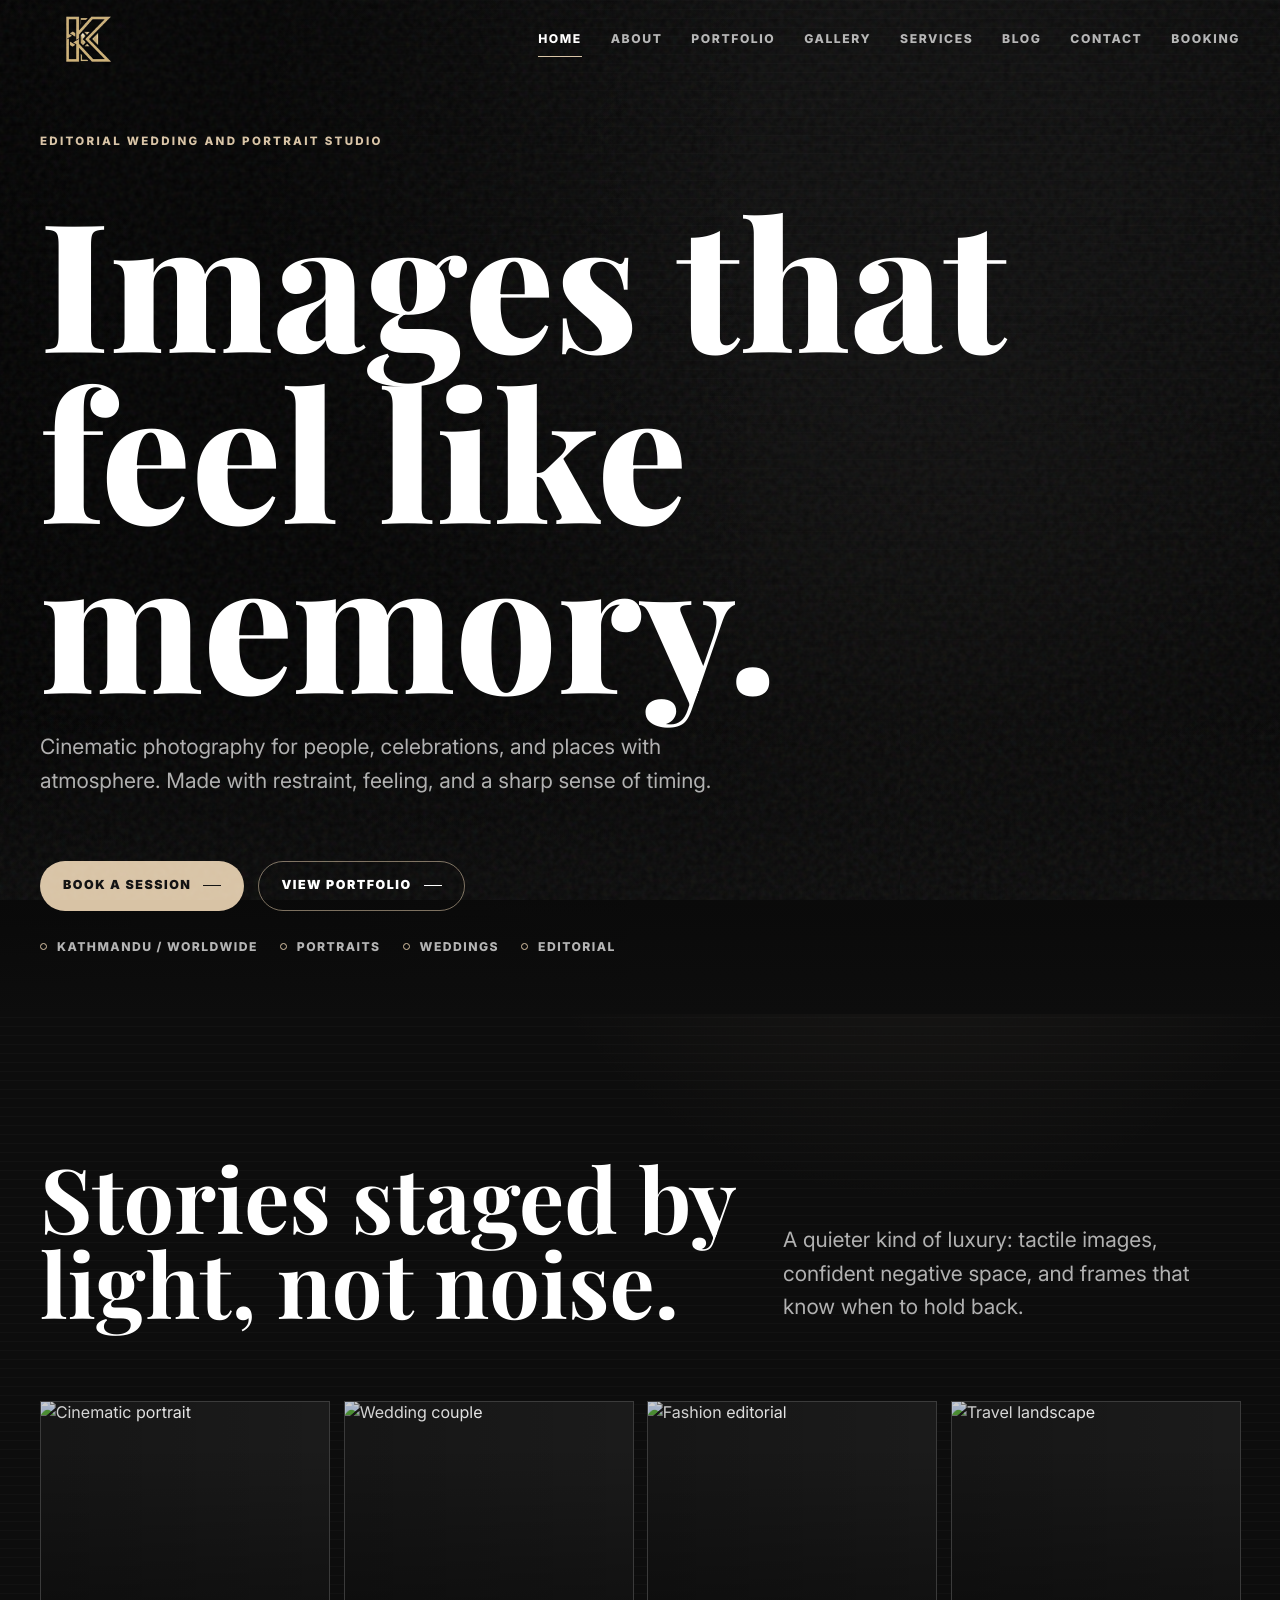
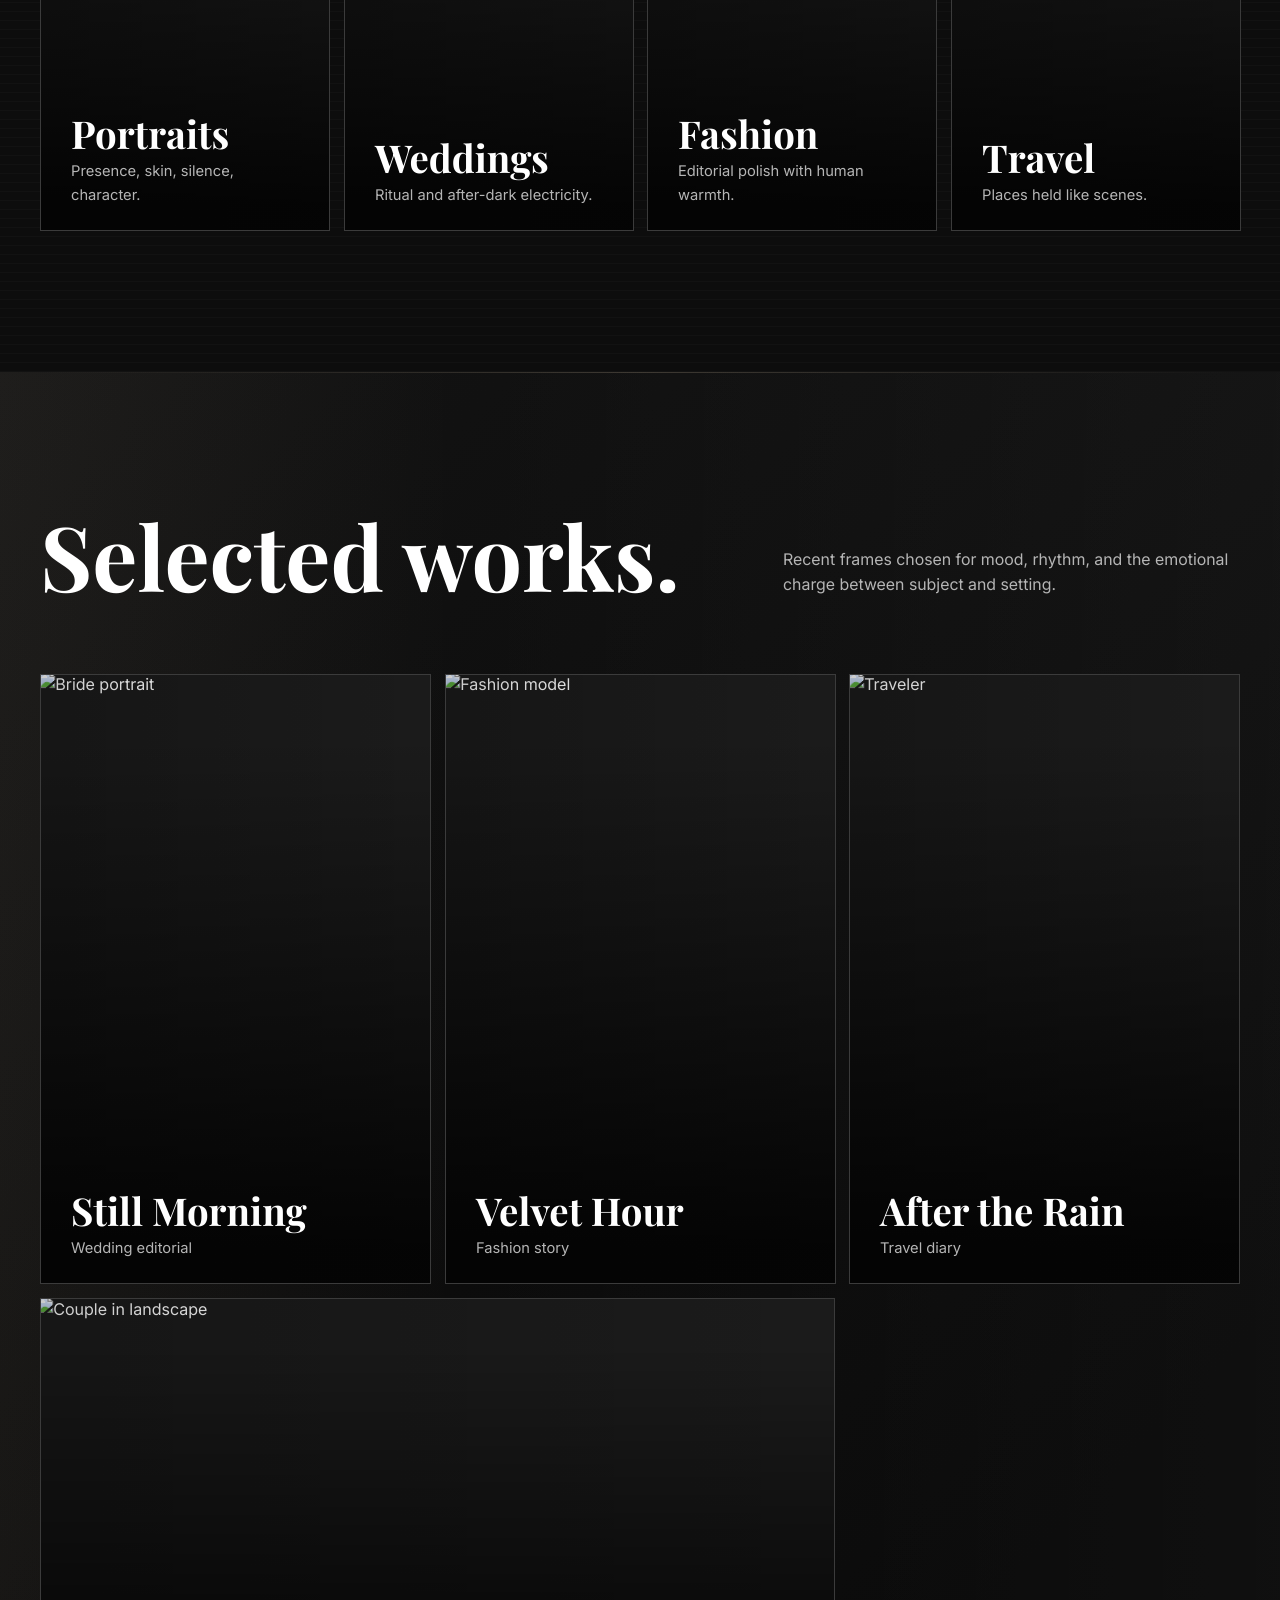
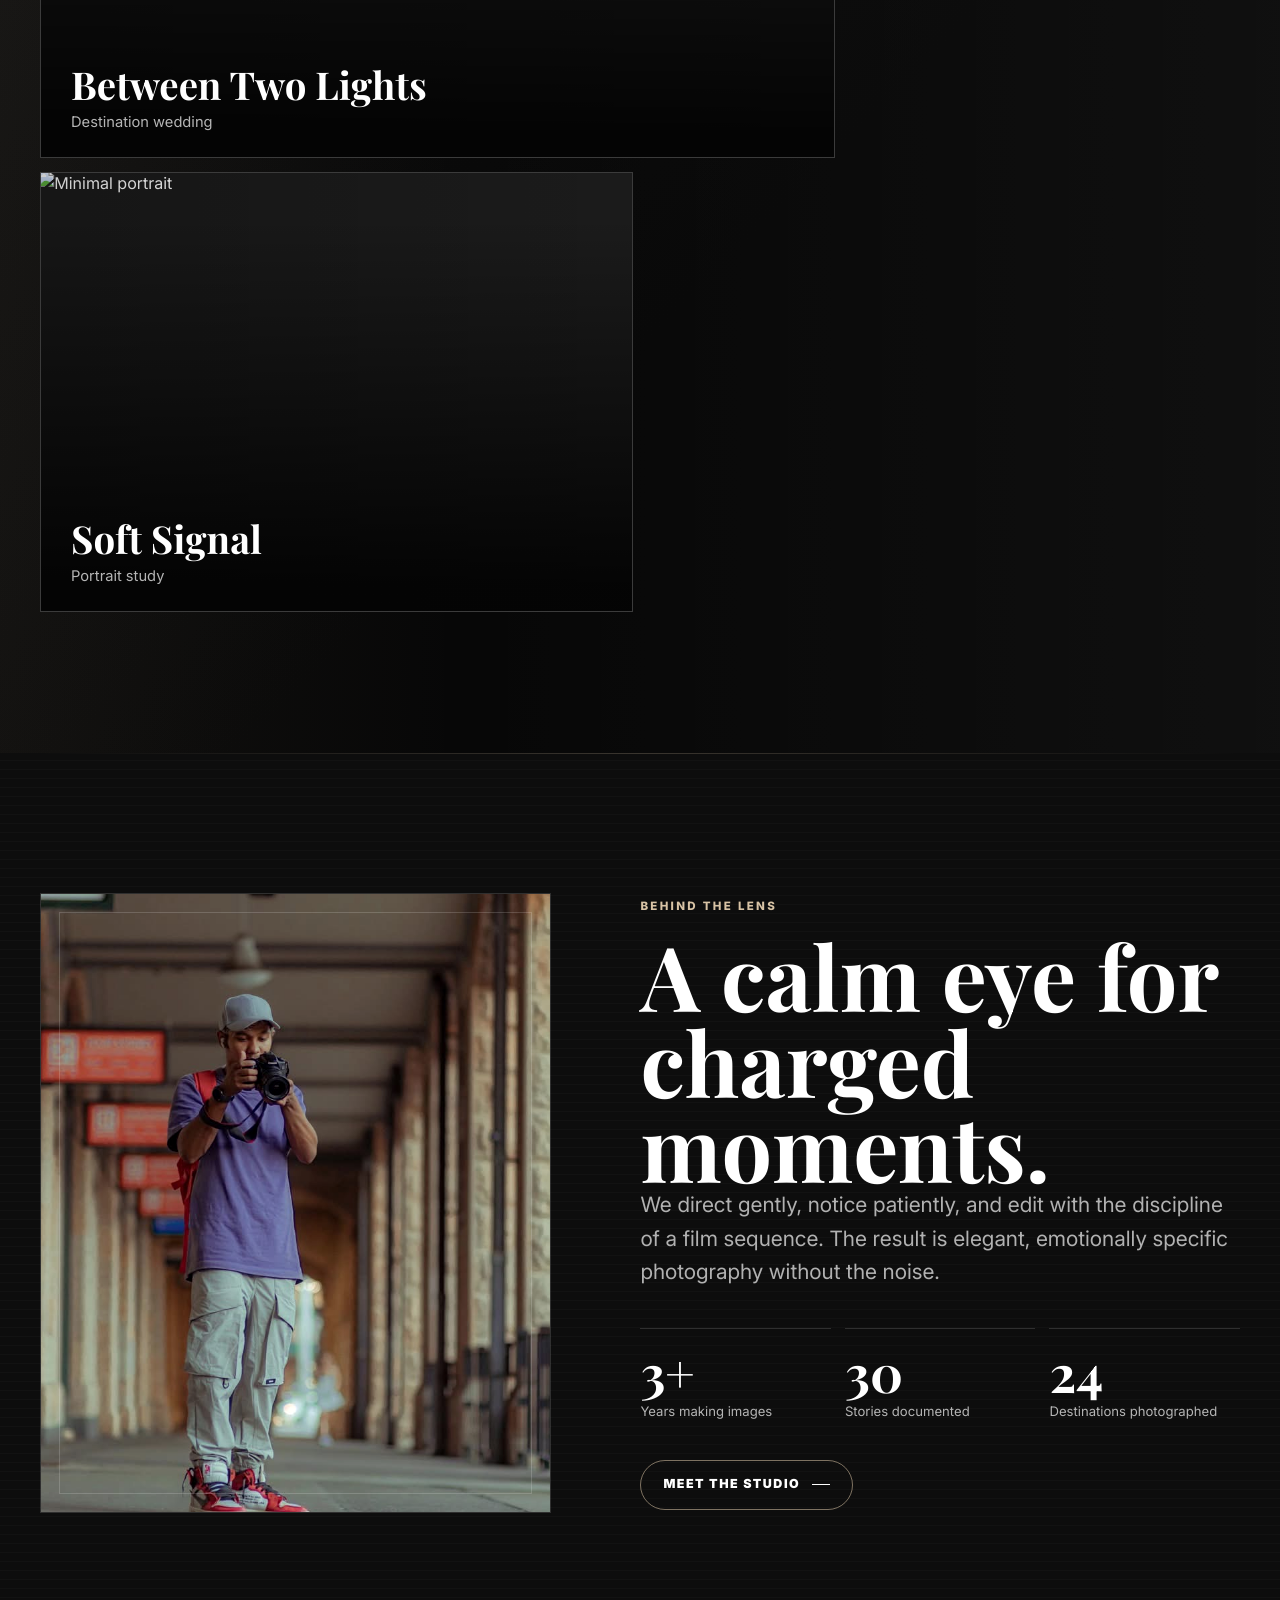
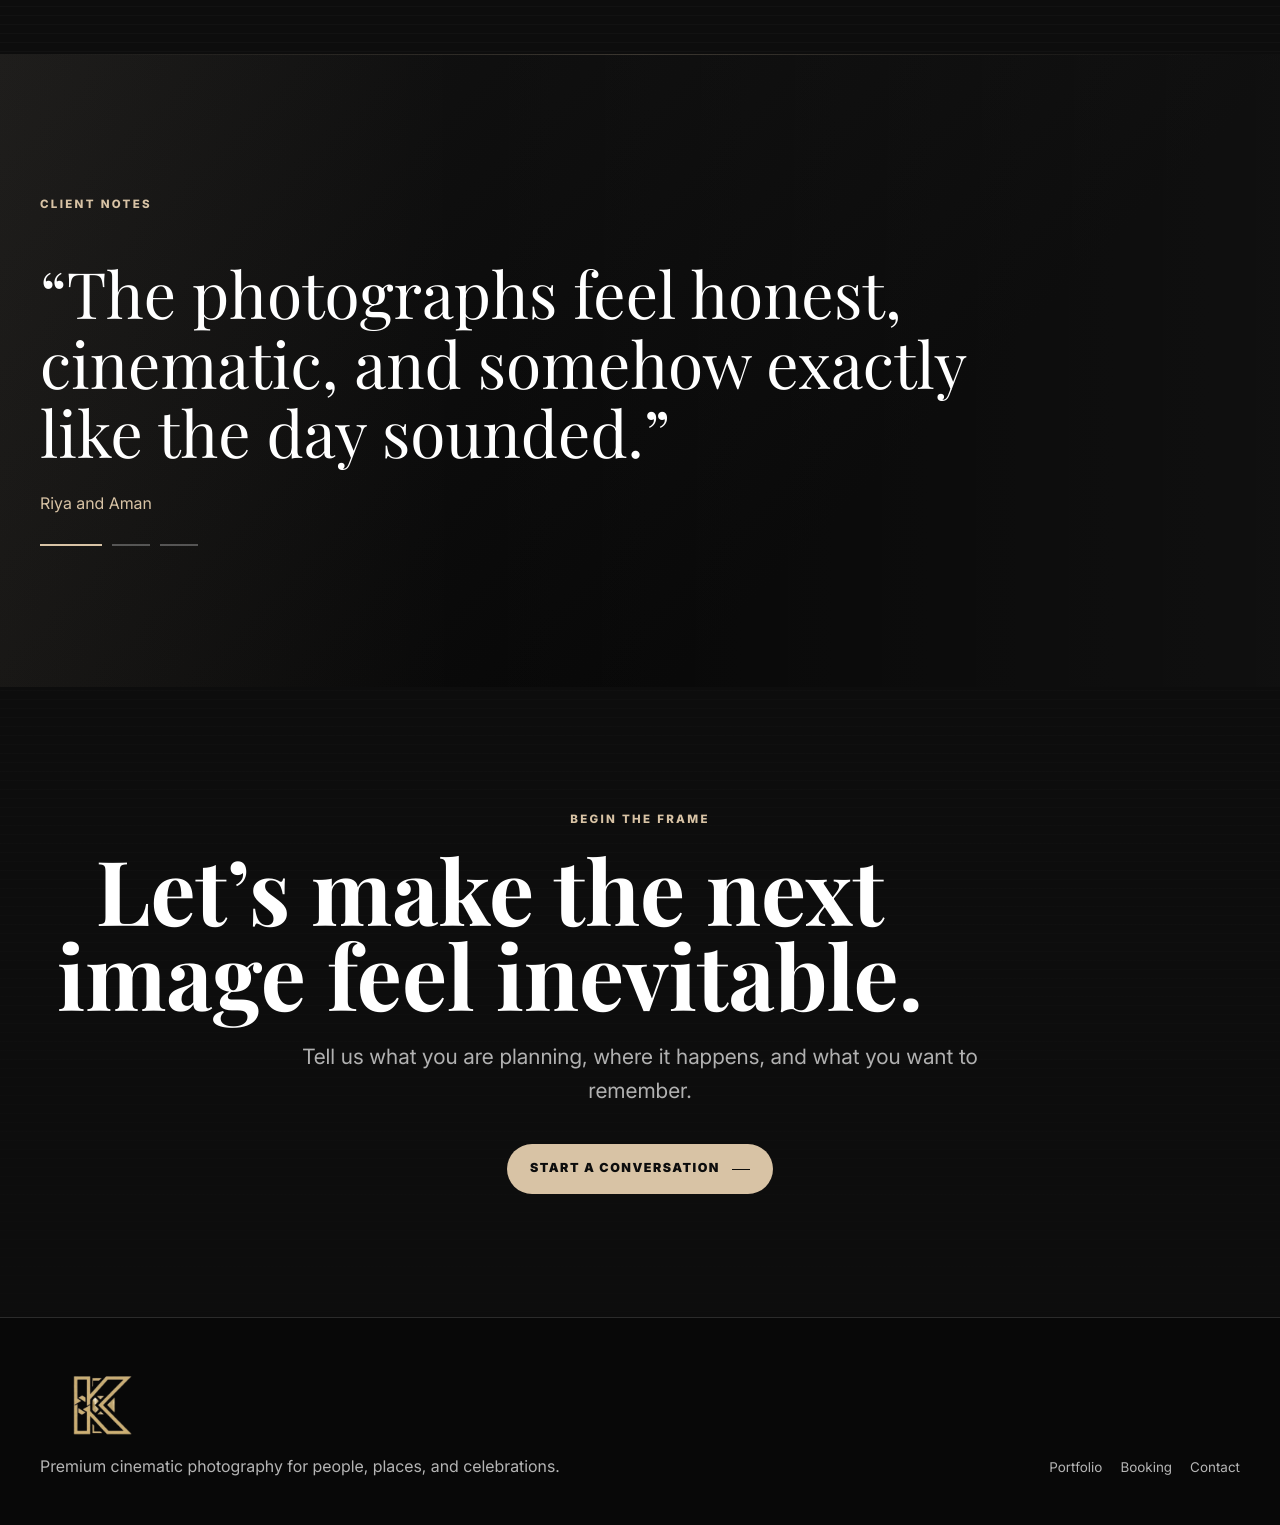
==== commit 8f974e35: "changes in the description section" ====
--- a/index.html
+++ b/index.html
@@ -52,7 +52,7 @@
       <section class="section">
         <div class="shell split">
           <div class="about-frame reveal"><img src="./images/krishna.JPG" alt="Photographer in window light" /></div>
-          <div class="reveal"><p class="eyebrow">Behind the lens</p><h2>A calm eye for charged moments.</h2><p class="lead">We direct gently, notice patiently, and edit with the discipline of a film sequence. The result is elegant, emotionally specific photography without the noise.</p><div class="stats"><div class="stat"><strong>12+</strong><span>Years making images</span></div><div class="stat"><strong>180</strong><span>Stories documented</span></div><div class="stat"><strong>24</strong><span>Destinations photographed</span></div></div><div class="button-row"><a class="button ghost" href="about.html">Meet the Studio</a></div></div>
+          <div class="reveal"><p class="eyebrow">Behind the lens</p><h2>A calm eye for charged moments.</h2><p class="lead">We direct gently, notice patiently, and edit with the discipline of a film sequence. The result is elegant, emotionally specific photography without the noise.</p><div class="stats"><div class="stat"><strong>3+</strong><span>Years making images</span></div><div class="stat"><strong>30</strong><span>Stories documented</span></div><div class="stat"><strong>24</strong><span>Destinations photographed</span></div></div><div class="button-row"><a class="button ghost" href="about.html">Meet the Studio</a></div></div>
         </div>
       </section>
       <section class="section texture-band">
@@ -69,4 +69,4 @@
     <footer class="site-footer"><div class="shell footer-grid"><div><a class="brand" href="index.html">K Photography</a><p>Premium cinematic photography for people, places, and celebrations.</p></div><div class="footer-links"><a href="portfolio.html">Portfolio</a><a href="booking.html">Booking</a><a href="contact.html">Contact</a></div></div></footer>
     <script src="js/script.js"></script>
   </body>
-</html>+</html>
